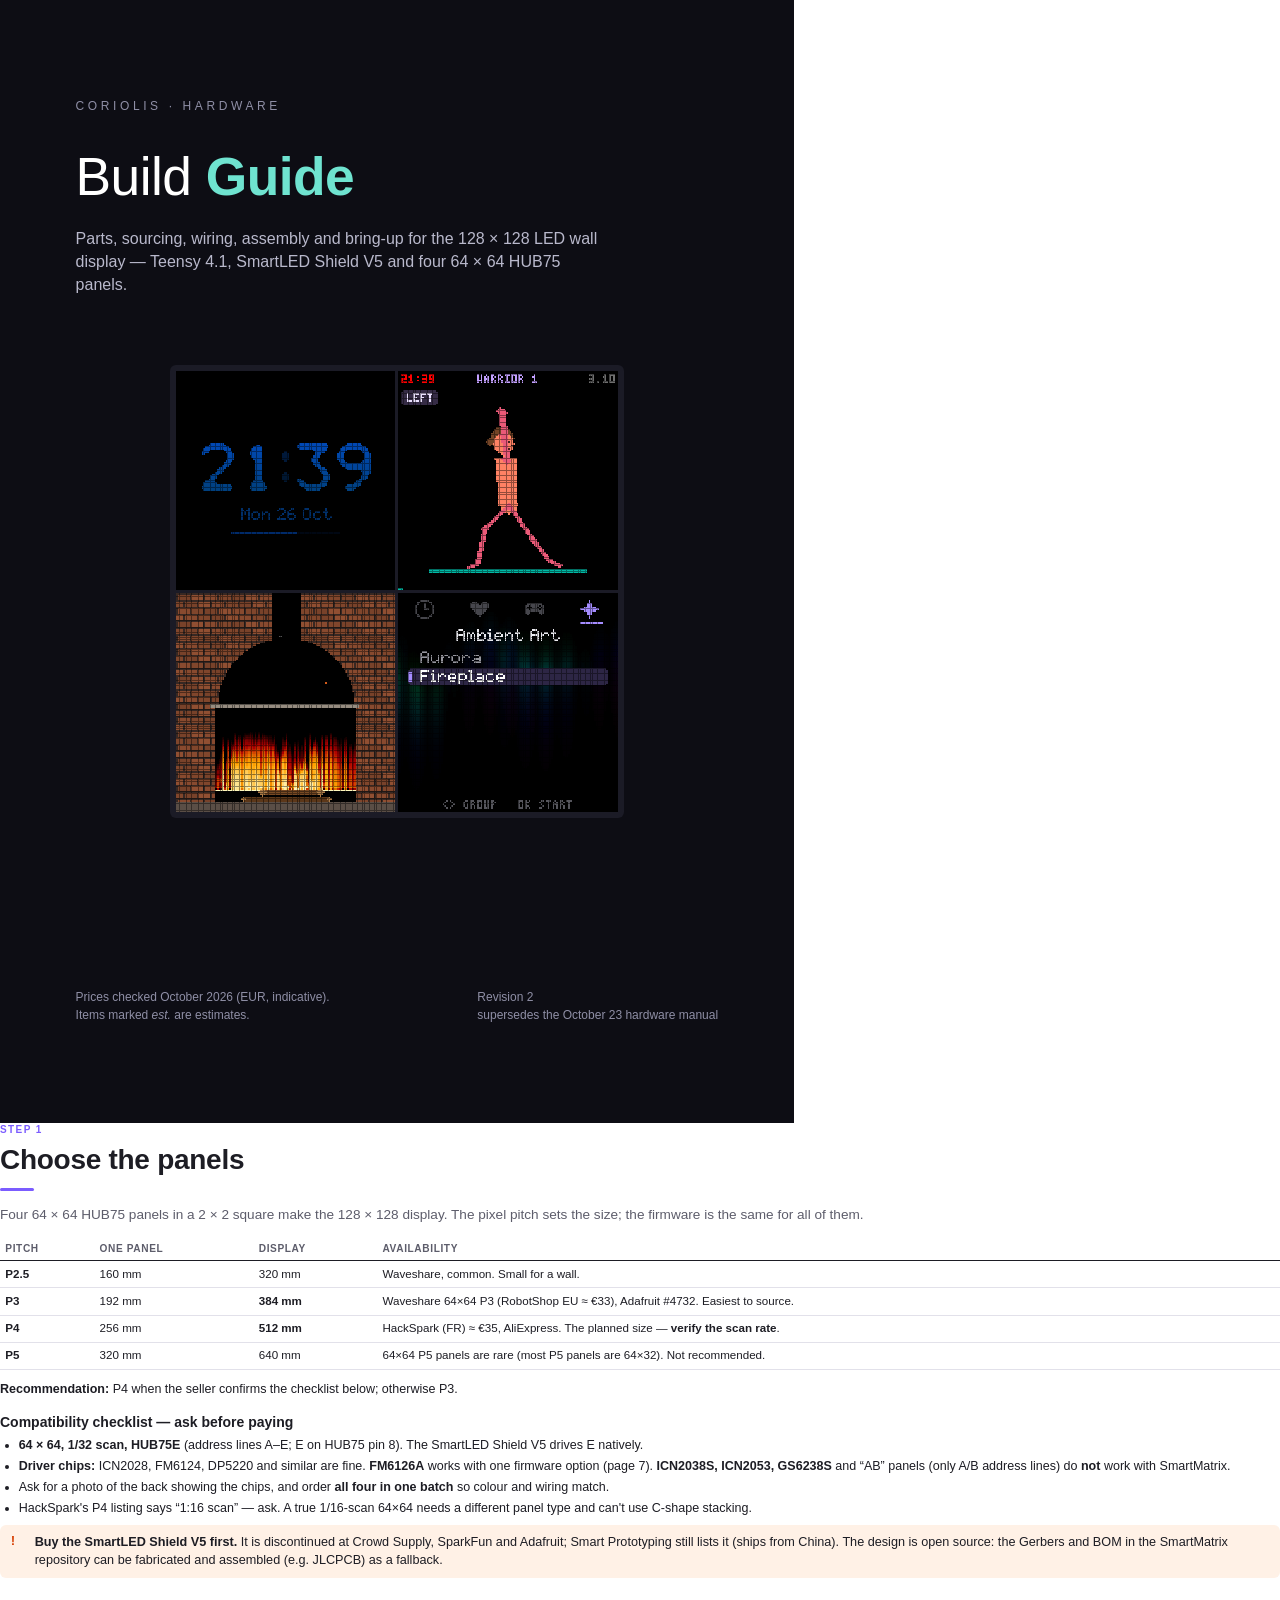
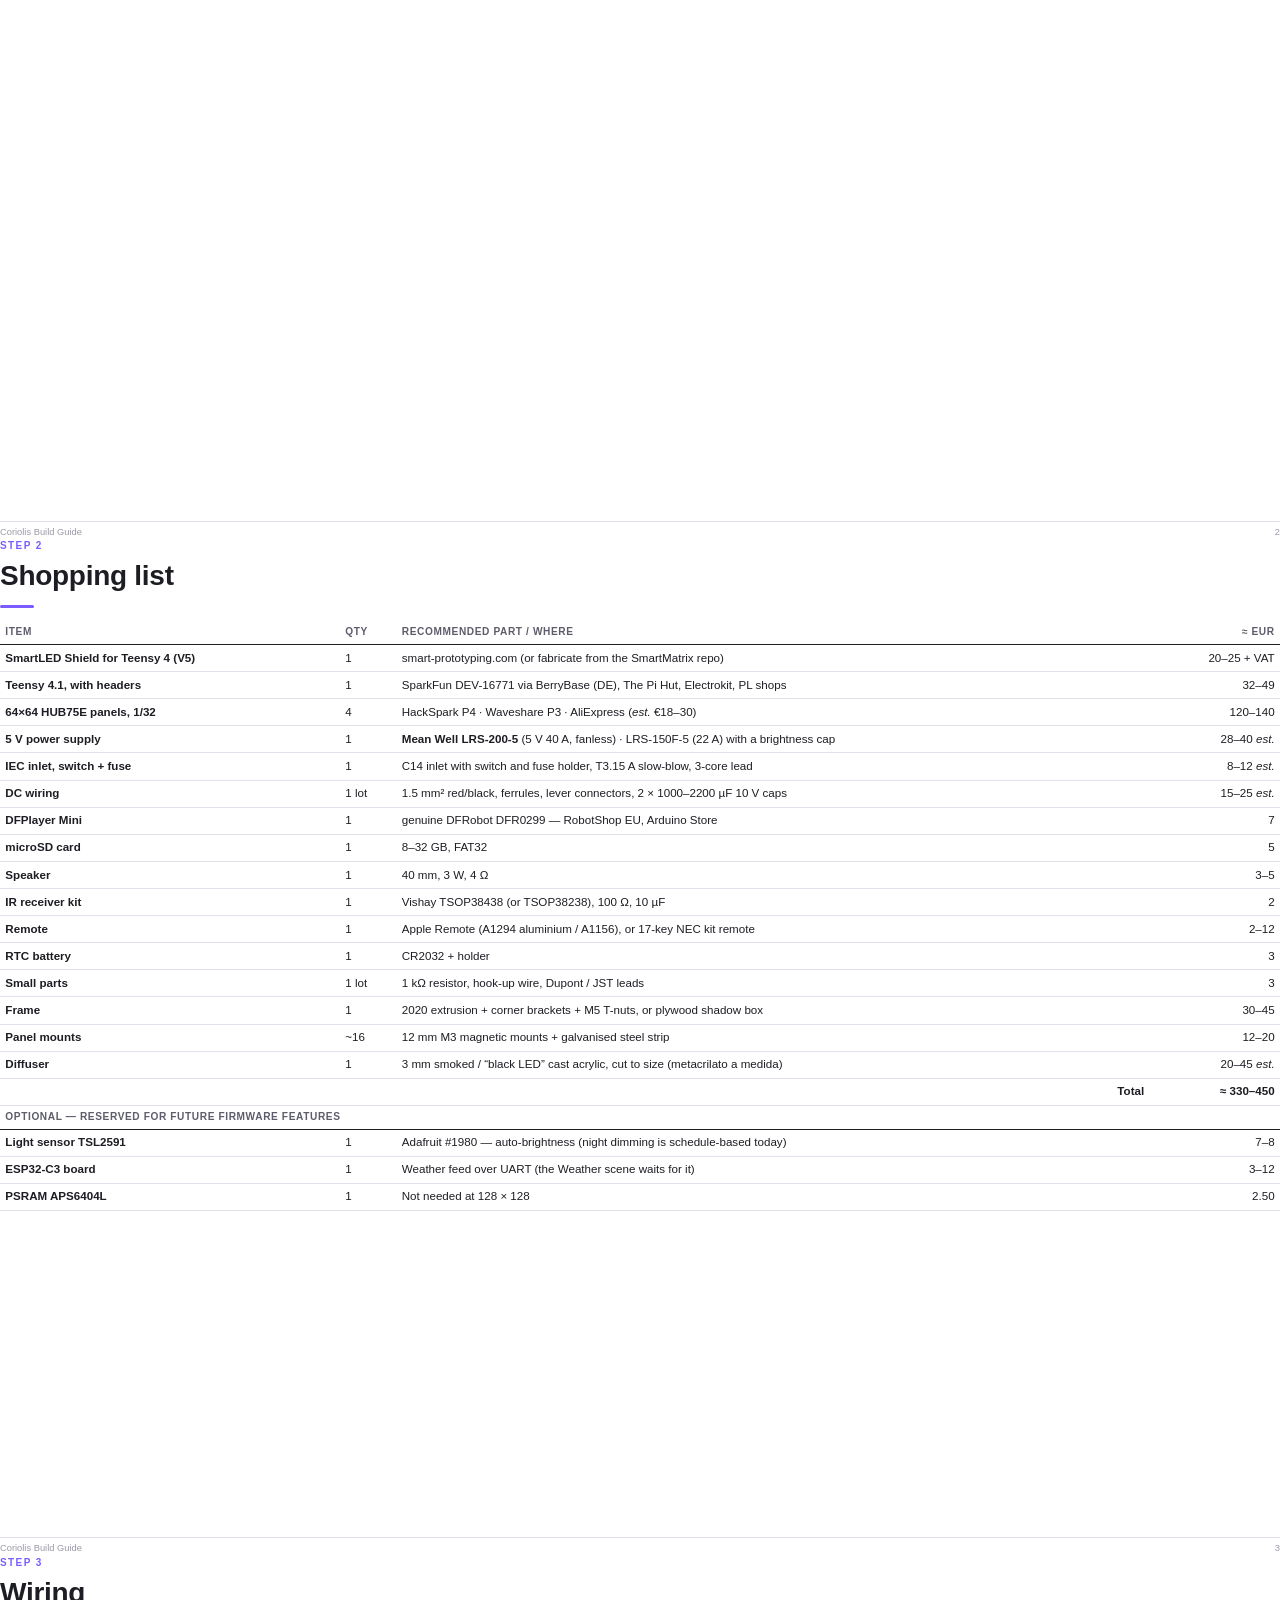
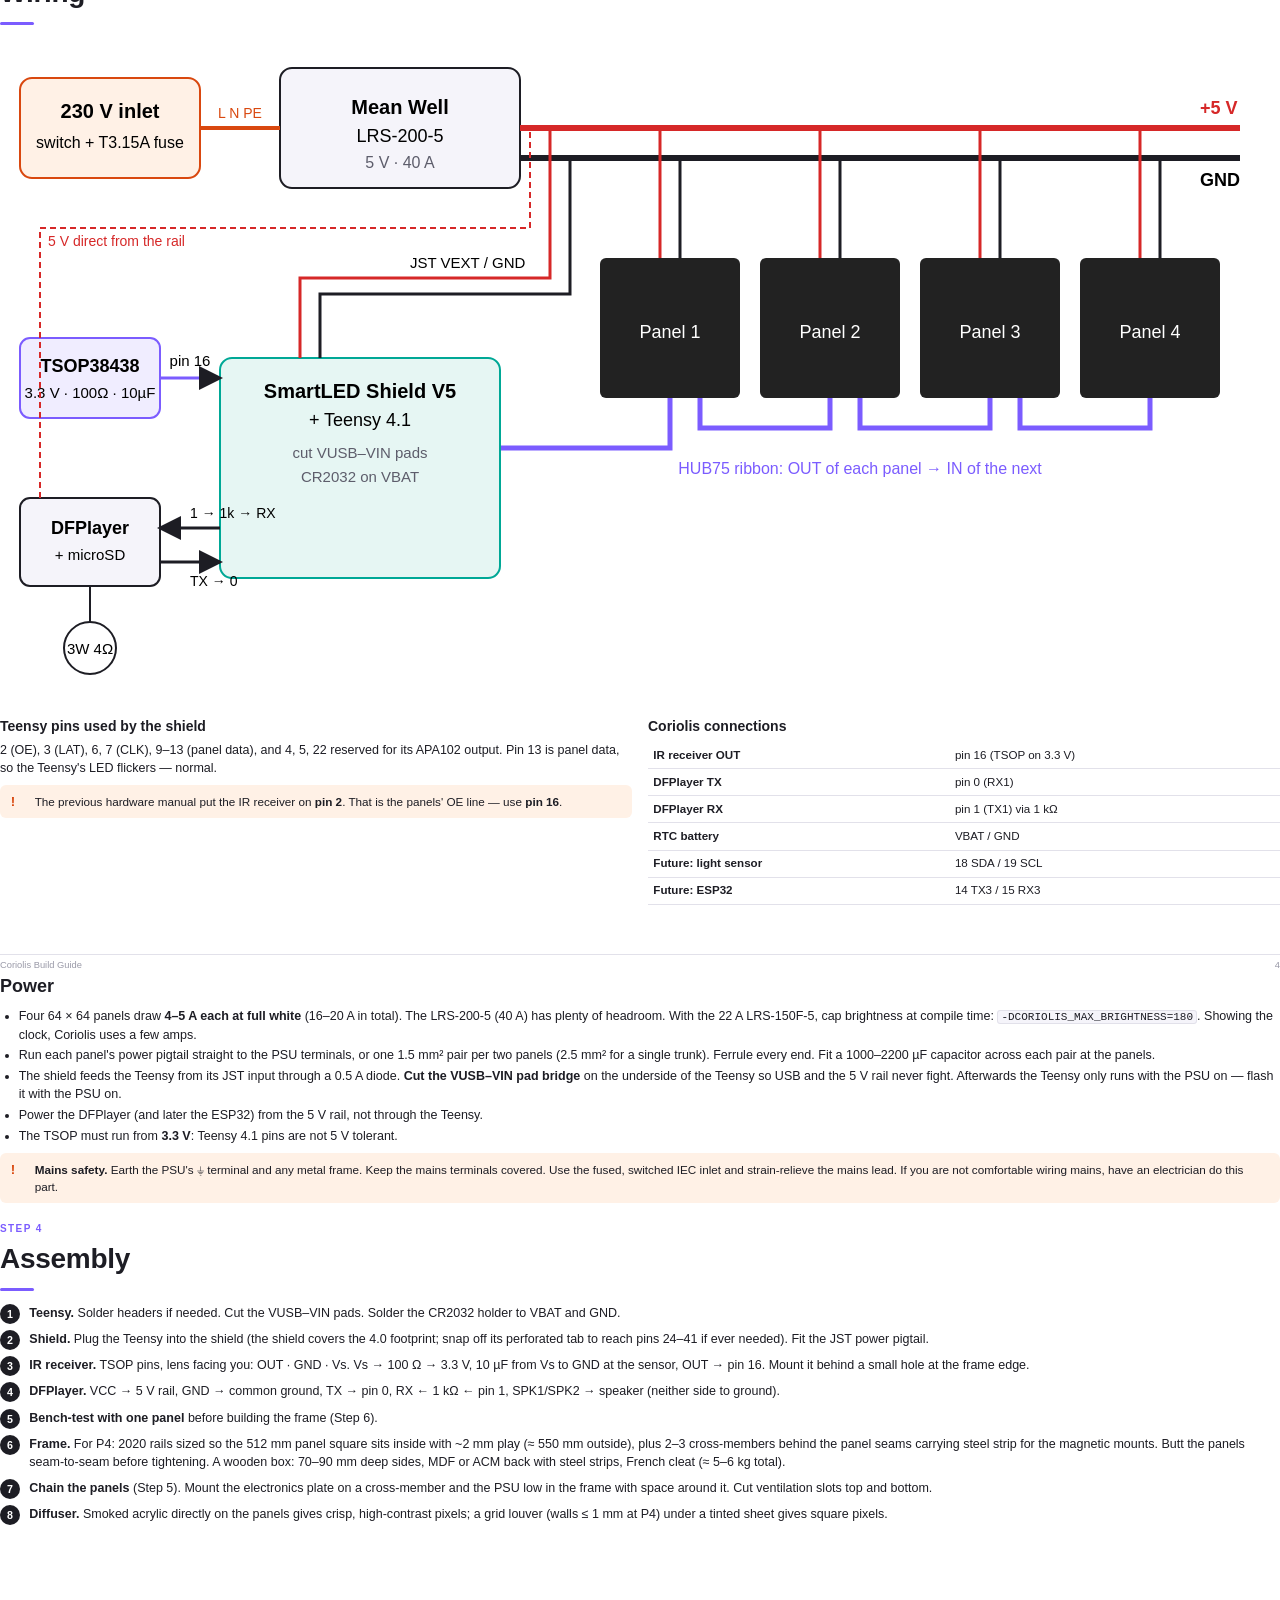
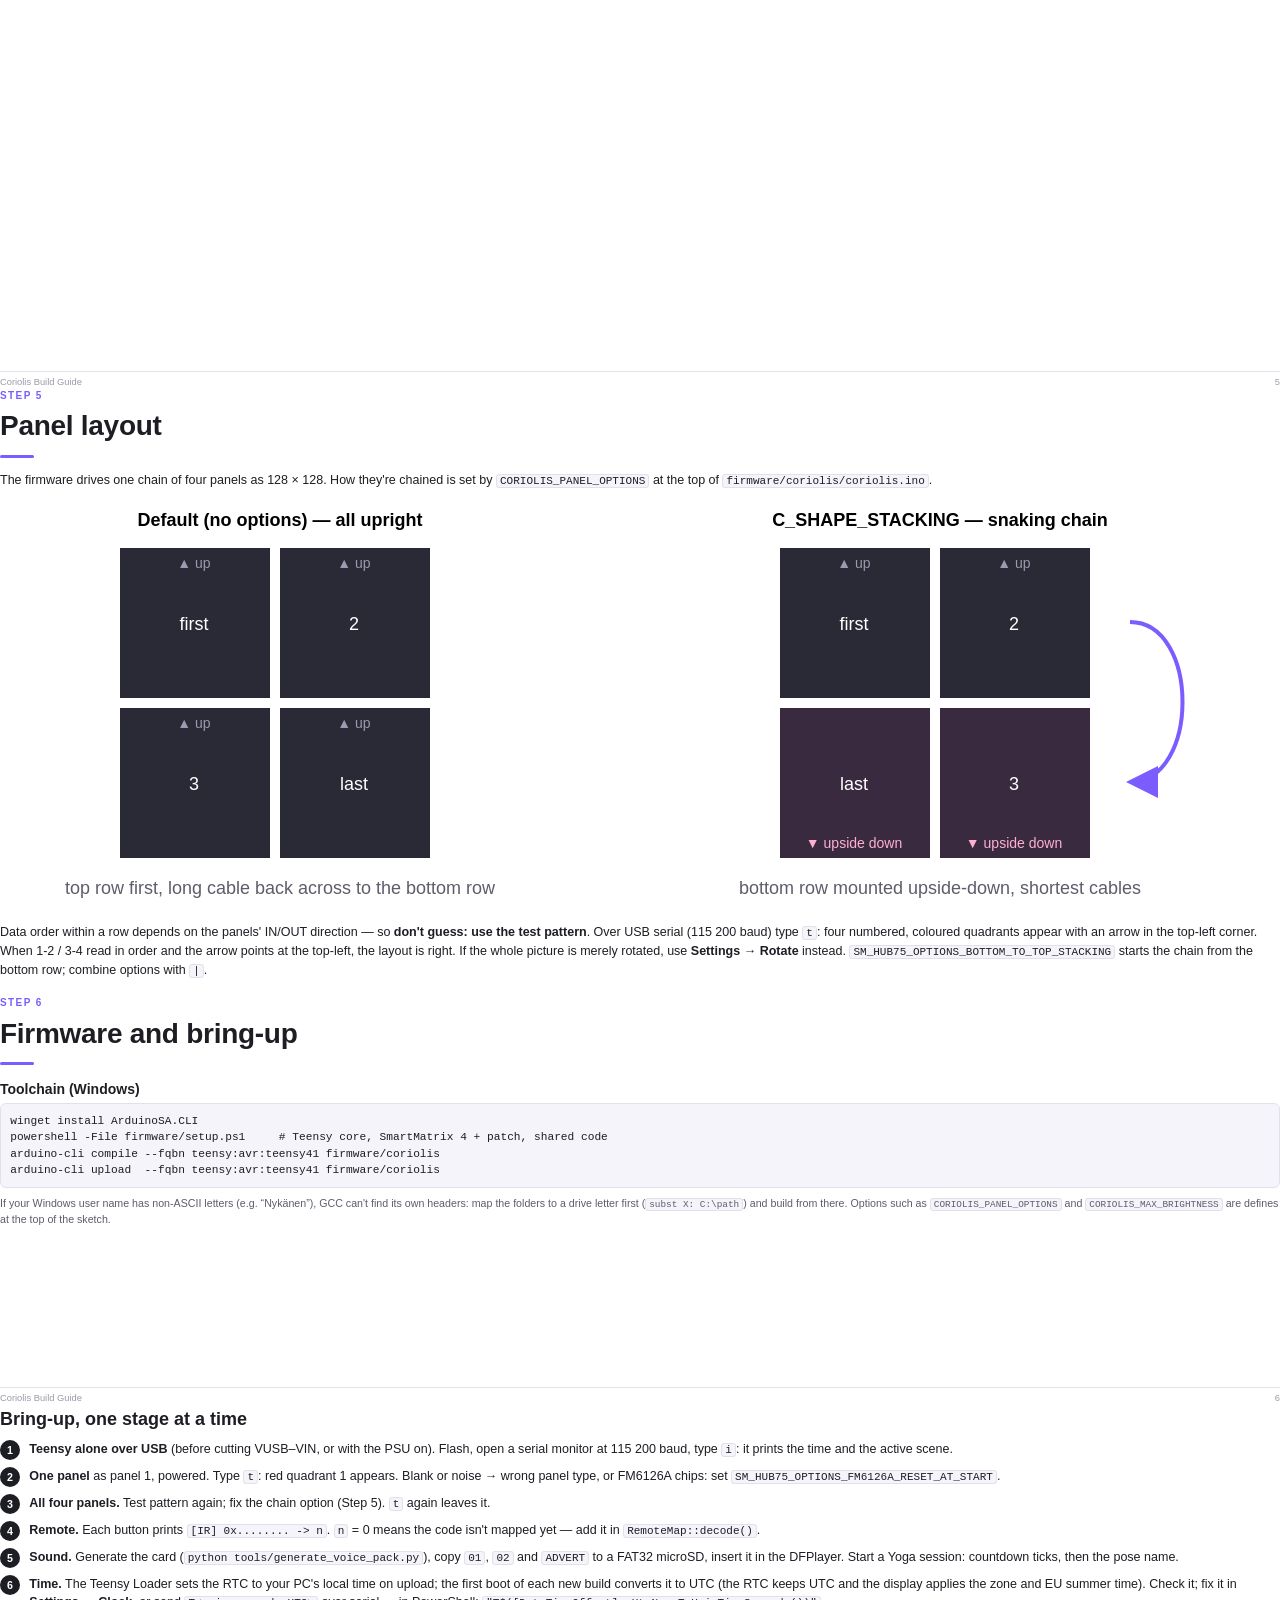
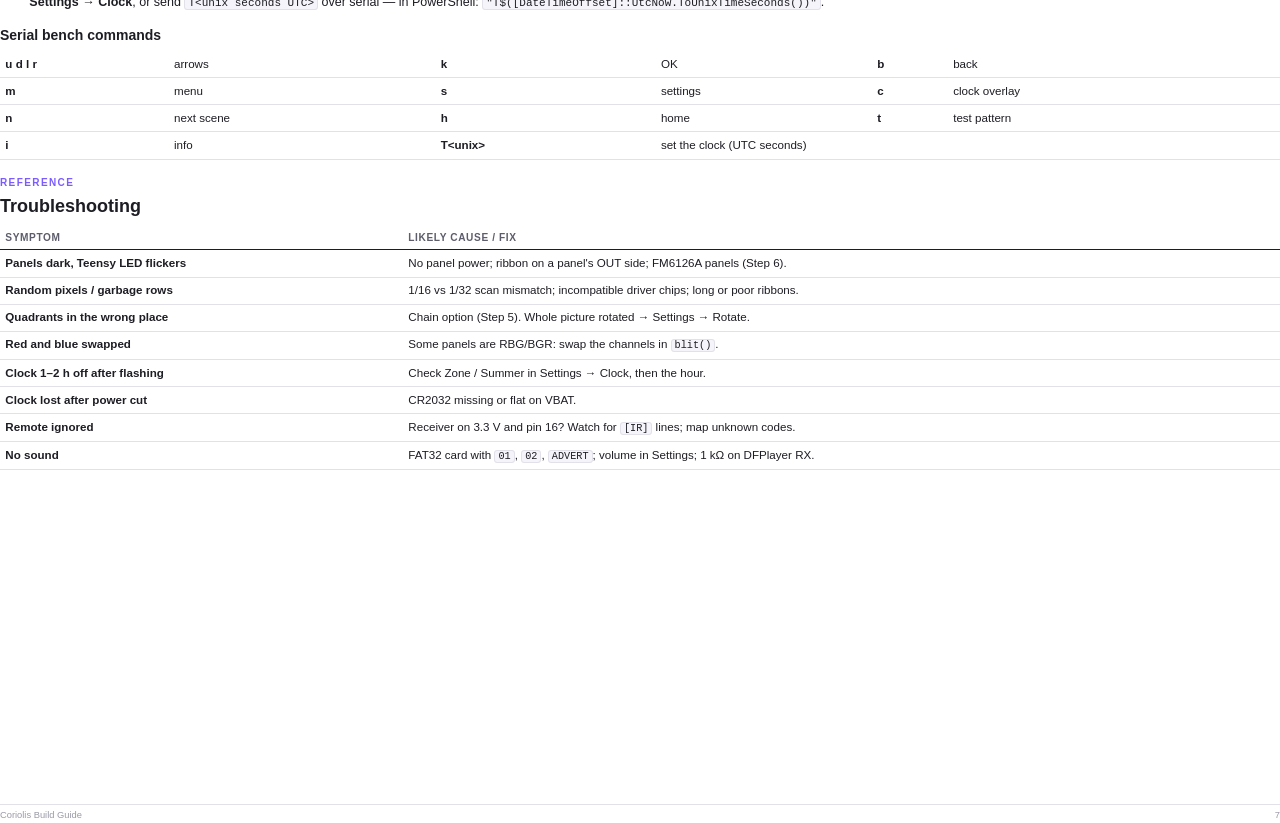
==== docs/manual/build_guide.html @ 796e7b6f "Review Gemini's Oct 23 work: fix firmware, implement fitness suite, UI facelift, manuals Fixes: - fi" ====
<!doctype html>
<html lang="en">
<head>
<meta charset="utf-8">
<title>Coriolis — Build Guide</title>
<link rel="stylesheet" href="style.css">
<style>
  @page { size: A4; margin: 15mm 15mm 13mm; }
  @page cover { margin: 0; }
  body { font-size: 9.4pt; }
  .page { height: 269mm; overflow: hidden; }
  .cover { page: cover; height: 297mm; width: 210mm; background: var(--night); color: #fff; padding: 26mm 20mm; display: flex; flex-direction: column; }
  .cover .brand { font-size: 9pt; letter-spacing: 0.3em; text-transform: uppercase; color: #8f8fa6; }
  .cover h1 { font-size: 40pt; font-weight: 300; margin-top: 6mm; }
  .cover h1 b { font-weight: 600; color: #6fe3d0; }
  .cover .sub { color: #b9b9cc; font-size: 12pt; margin-top: 3mm; max-width: 140mm; }
  .cover .hero { display: grid; grid-template-columns: 1fr 1fr; gap: 3px; width: 120mm; margin: 18mm auto 0; padding: 6px; background: #1b1b26; border-radius: 6px; }
  .cover .hero img { width: 100%; display: block; image-rendering: pixelated; }
  .cover .bottom { margin-top: auto; display: flex; justify-content: space-between; color: #8f8fa6; font-size: 9pt; }
  .cols { display: grid; grid-template-columns: 1fr 1fr; gap: 12pt; }
  td.price { white-space: nowrap; text-align: right; }
  .big-warn { font-size: 9.5pt; }
  svg text { font-family: "Segoe UI", sans-serif; }
</style>
</head>
<body>

<section class="page cover">
  <div class="brand">Coriolis · hardware</div>
  <h1>Build <b>Guide</b></h1>
  <div class="sub">Parts, sourcing, wiring, assembly and bring-up for the 128 × 128 LED wall display — Teensy 4.1, SmartLED Shield V5 and four 64 × 64 HUB75 panels.</div>
  <div class="hero">
    <img src="../screenshots/clock.png" alt=""><img src="../screenshots/yoga.png" alt="">
    <img src="../screenshots/fireplace.png" alt=""><img src="../screenshots/launcher.png" alt="">
  </div>
  <div class="bottom"><span>Prices checked October 2026 (EUR, indicative).<br>Items marked <i>est.</i> are estimates.</span><span>Revision 2<br>supersedes the October 23 hardware manual</span></div>
</section>

<!-- ======================= 1 SIZE + PANELS ======================= -->
<section class="page">
  <div class="chapter-tag">Step 1</div>
  <h1>Choose the panels</h1>
  <div class="rule"></div>
  <p class="lede">Four 64 × 64 HUB75 panels in a 2 × 2 square make the 128 × 128 display. The pixel pitch sets the size; the firmware is the same for all of them.</p>
  <table>
    <tr><th>Pitch</th><th>One panel</th><th>Display</th><th>Availability</th></tr>
    <tr><td class="k">P2.5</td><td>160 mm</td><td>320 mm</td><td>Waveshare, common. Small for a wall.</td></tr>
    <tr><td class="k">P3</td><td>192 mm</td><td><b>384 mm</b></td><td>Waveshare 64×64 P3 (RobotShop EU ≈ €33), Adafruit #4732. Easiest to source.</td></tr>
    <tr><td class="k">P4</td><td>256 mm</td><td><b>512 mm</b></td><td>HackSpark (FR) ≈ €35, AliExpress. The planned size — <b>verify the scan rate</b>.</td></tr>
    <tr><td class="k">P5</td><td>320 mm</td><td>640 mm</td><td>64×64 P5 panels are rare (most P5 panels are 64×32). Not recommended.</td></tr>
  </table>
  <p><b>Recommendation:</b> P4 when the seller confirms the checklist below; otherwise P3.</p>
  <h3>Compatibility checklist — ask before paying</h3>
  <ul>
    <li><b>64 × 64, 1/32 scan, HUB75E</b> (address lines A–E; E on HUB75 pin 8). The SmartLED Shield V5 drives E natively.</li>
    <li><b>Driver chips:</b> ICN2028, FM6124, DP5220 and similar are fine. <b>FM6126A</b> works with one firmware option (page 7). <b>ICN2038S, ICN2053, GS6238S</b> and “AB” panels (only A/B address lines) do <b>not</b> work with SmartMatrix.</li>
    <li>Ask for a photo of the back showing the chips, and order <b>all four in one batch</b> so colour and wiring match.</li>
    <li>HackSpark's P4 listing says “1:16 scan” — ask. A true 1/16-scan 64×64 needs a different panel type and can't use C-shape stacking.</li>
  </ul>
  <div class="warn big-warn"><b>Buy the SmartLED Shield V5 first.</b> It is discontinued at Crowd Supply, SparkFun and Adafruit; Smart Prototyping still lists it (ships from China). The design is open source: the Gerbers and BOM in the SmartMatrix repository can be fabricated and assembled (e.g. JLCPCB) as a fallback.</div>
  <div class="footer"><span>Coriolis Build Guide</span><span>2</span></div>
</section>

<!-- ======================= 2 SHOPPING LIST ======================= -->
<section class="page">
  <div class="chapter-tag">Step 2</div>
  <h1>Shopping list</h1>
  <div class="rule"></div>
  <table>
    <tr><th>Item</th><th>Qty</th><th>Recommended part / where</th><th style="text-align:right">≈ EUR</th></tr>
    <tr><td class="k">SmartLED Shield for Teensy 4 (V5)</td><td>1</td><td>smart-prototyping.com (or fabricate from the SmartMatrix repo)</td><td class="price">20–25 + VAT</td></tr>
    <tr><td class="k">Teensy 4.1, with headers</td><td>1</td><td>SparkFun DEV-16771 via BerryBase (DE), The Pi Hut, Electrokit, PL shops</td><td class="price">32–49</td></tr>
    <tr><td class="k">64×64 HUB75E panels, 1/32</td><td>4</td><td>HackSpark P4 · Waveshare P3 · AliExpress (<i>est.</i> €18–30)</td><td class="price">120–140</td></tr>
    <tr><td class="k">5 V power supply</td><td>1</td><td><b>Mean Well LRS-200-5</b> (5 V 40 A, fanless) · LRS-150F-5 (22 A) with a brightness cap</td><td class="price">28–40 <i>est.</i></td></tr>
    <tr><td class="k">IEC inlet, switch + fuse</td><td>1</td><td>C14 inlet with switch and fuse holder, T3.15 A slow-blow, 3-core lead</td><td class="price">8–12 <i>est.</i></td></tr>
    <tr><td class="k">DC wiring</td><td>1 lot</td><td>1.5 mm² red/black, ferrules, lever connectors, 2 × 1000–2200 µF 10 V caps</td><td class="price">15–25 <i>est.</i></td></tr>
    <tr><td class="k">DFPlayer Mini</td><td>1</td><td>genuine DFRobot DFR0299 — RobotShop EU, Arduino Store</td><td class="price">7</td></tr>
    <tr><td class="k">microSD card</td><td>1</td><td>8–32 GB, FAT32</td><td class="price">5</td></tr>
    <tr><td class="k">Speaker</td><td>1</td><td>40 mm, 3 W, 4 Ω</td><td class="price">3–5</td></tr>
    <tr><td class="k">IR receiver kit</td><td>1</td><td>Vishay TSOP38438 (or TSOP38238), 100 Ω, 10 µF</td><td class="price">2</td></tr>
    <tr><td class="k">Remote</td><td>1</td><td>Apple Remote (A1294 aluminium / A1156), or 17-key NEC kit remote</td><td class="price">2–12</td></tr>
    <tr><td class="k">RTC battery</td><td>1</td><td>CR2032 + holder</td><td class="price">3</td></tr>
    <tr><td class="k">Small parts</td><td>1 lot</td><td>1 kΩ resistor, hook-up wire, Dupont / JST leads</td><td class="price">3</td></tr>
    <tr><td class="k">Frame</td><td>1</td><td>2020 extrusion + corner brackets + M5 T-nuts, or plywood shadow box</td><td class="price">30–45</td></tr>
    <tr><td class="k">Panel mounts</td><td>~16</td><td>12 mm M3 magnetic mounts + galvanised steel strip</td><td class="price">12–20</td></tr>
    <tr><td class="k">Diffuser</td><td>1</td><td>3 mm smoked / “black LED” cast acrylic, cut to size (metacrilato a medida)</td><td class="price">20–45 <i>est.</i></td></tr>
    <tr><td colspan="3" style="text-align:right;font-weight:600">Total</td><td class="price" style="font-weight:700">≈ 330–450</td></tr>
    <tr><th colspan="4">Optional — reserved for future firmware features</th></tr>
    <tr><td class="k">Light sensor TSL2591</td><td>1</td><td>Adafruit #1980 — auto-brightness (night dimming is schedule-based today)</td><td class="price">7–8</td></tr>
    <tr><td class="k">ESP32-C3 board</td><td>1</td><td>Weather feed over UART (the Weather scene waits for it)</td><td class="price">3–12</td></tr>
    <tr><td class="k">PSRAM APS6404L</td><td>1</td><td>Not needed at 128 × 128</td><td class="price">2.50</td></tr>
  </table>
  <div class="footer"><span>Coriolis Build Guide</span><span>3</span></div>
</section>

<!-- ======================= 3 WIRING ======================= -->
<section class="page">
  <div class="chapter-tag">Step 3</div>
  <h1>Wiring</h1>
  <div class="rule"></div>
  <svg width="100%" viewBox="0 0 640 330" xmlns="http://www.w3.org/2000/svg">
    <defs><marker id="ar" markerWidth="8" markerHeight="8" refX="7" refY="4" orient="auto"><path d="M0,0 L8,4 L0,8z" fill="#1d1d24"/></marker></defs>
    <!-- mains -->
    <rect x="10" y="20" width="90" height="50" rx="6" fill="#fff1e6" stroke="#d9480f"/>
    <text x="55" y="40" font-size="10" text-anchor="middle" font-weight="600">230 V inlet</text>
    <text x="55" y="55" font-size="8" text-anchor="middle">switch + T3.15A fuse</text>
    <rect x="140" y="15" width="120" height="60" rx="6" fill="#f5f4fa" stroke="#1d1d24"/>
    <text x="200" y="38" font-size="10" text-anchor="middle" font-weight="600">Mean Well</text>
    <text x="200" y="52" font-size="9" text-anchor="middle">LRS-200-5</text>
    <text x="200" y="65" font-size="8" text-anchor="middle" fill="#5d5d6b">5 V · 40 A</text>
    <path d="M100 45 H140" stroke="#d9480f" stroke-width="2"/><text x="120" y="40" font-size="7" text-anchor="middle" fill="#d9480f">L N PE</text>
    <!-- 5V rail -->
    <path d="M260 45 H620" stroke="#d62828" stroke-width="3"/><text x="600" y="38" font-size="9" fill="#d62828" font-weight="600">+5 V</text>
    <path d="M260 60 H620" stroke="#1d1d24" stroke-width="3"/><text x="600" y="74" font-size="9" font-weight="600">GND</text>
    <!-- panels -->
    <g font-size="9" text-anchor="middle">
      <rect x="300" y="110" width="70" height="70" fill="#222" rx="3"/><text x="335" y="150" fill="#fff">Panel 1</text>
      <rect x="380" y="110" width="70" height="70" fill="#222" rx="3"/><text x="415" y="150" fill="#fff">Panel 2</text>
      <rect x="460" y="110" width="70" height="70" fill="#222" rx="3"/><text x="495" y="150" fill="#fff">Panel 3</text>
      <rect x="540" y="110" width="70" height="70" fill="#222" rx="3"/><text x="575" y="150" fill="#fff">Panel 4</text>
    </g>
    <g stroke="#d62828" stroke-width="1.5"><path d="M330 45 V110"/><path d="M410 45 V110"/><path d="M490 45 V110"/><path d="M570 45 V110"/></g>
    <g stroke="#1d1d24" stroke-width="1.5"><path d="M340 60 V110"/><path d="M420 60 V110"/><path d="M500 60 V110"/><path d="M580 60 V110"/></g>
    <g stroke="#7b5cff" stroke-width="2.5" fill="none"><path d="M250 205 H335 V180"/><path d="M350 180 V195 H415 V180"/><path d="M430 180 V195 H495 V180"/><path d="M510 180 V195 H575 V180"/></g>
    <text x="430" y="218" font-size="8" fill="#7b5cff" text-anchor="middle">HUB75 ribbon: OUT of each panel → IN of the next</text>
    <!-- controller -->
    <rect x="110" y="160" width="140" height="110" rx="6" fill="#e6f6f3" stroke="#00a896"/>
    <text x="180" y="180" font-size="10" text-anchor="middle" font-weight="600">SmartLED Shield V5</text>
    <text x="180" y="194" font-size="9" text-anchor="middle">+ Teensy 4.1</text>
    <text x="180" y="210" font-size="7.5" text-anchor="middle" fill="#5d5d6b">cut VUSB–VIN pads</text>
    <text x="180" y="222" font-size="7.5" text-anchor="middle" fill="#5d5d6b">CR2032 on VBAT</text>
    <path d="M150 160 V120 H275 V45" stroke="#d62828" stroke-width="1.5" fill="none"/>
    <path d="M160 160 V128 H285 V60" stroke="#1d1d24" stroke-width="1.5" fill="none"/>
    <text x="205" y="115" font-size="7.5">JST VEXT / GND</text>
    <!-- IR -->
    <rect x="10" y="150" width="70" height="40" rx="5" fill="#f0edff" stroke="#7b5cff"/>
    <text x="45" y="167" font-size="9" text-anchor="middle" font-weight="600">TSOP38438</text>
    <text x="45" y="180" font-size="7.5" text-anchor="middle">3.3 V · 100Ω · 10µF</text>
    <path d="M80 170 H110" stroke="#7b5cff" stroke-width="1.5" marker-end="url(#ar)"/><text x="95" y="164" font-size="7.5" text-anchor="middle">pin 16</text>
    <!-- DFPlayer -->
    <rect x="10" y="230" width="70" height="44" rx="5" fill="#f5f4fa" stroke="#1d1d24"/>
    <text x="45" y="248" font-size="9" text-anchor="middle" font-weight="600">DFPlayer</text>
    <text x="45" y="261" font-size="7.5" text-anchor="middle">+ microSD</text>
    <path d="M110 245 H80" stroke="#1d1d24" stroke-width="1.5" marker-end="url(#ar)"/><text x="95" y="240" font-size="7">1 → 1k → RX</text>
    <path d="M80 262 H110" stroke="#1d1d24" stroke-width="1.5" marker-end="url(#ar)"/><text x="95" y="274" font-size="7">TX → 0</text>
    <circle cx="45" cy="305" r="13" fill="#fff" stroke="#1d1d24"/><text x="45" y="308" font-size="7.5" text-anchor="middle">3W 4Ω</text>
    <path d="M45 274 V292" stroke="#1d1d24"/>
    <path d="M20 230 V95 H265 V45" stroke="#d62828" stroke-width="1" fill="none" stroke-dasharray="3 2"/>
    <text x="24" y="104" font-size="7" fill="#d62828">5 V direct from the rail</text>
  </svg>
  <div class="cols">
    <div>
      <h3>Teensy pins used by the shield</h3>
      <p>2 (OE), 3 (LAT), 6, 7 (CLK), 9–13 (panel data), and 4, 5, 22 reserved for its APA102 output. Pin 13 is panel data, so the Teensy's LED flickers — normal.</p>
      <div class="warn">The previous hardware manual put the IR receiver on <b>pin 2</b>. That is the panels' OE line — use <b>pin 16</b>.</div>
    </div>
    <div>
      <h3>Coriolis connections</h3>
      <table>
        <tr><td class="k">IR receiver OUT</td><td>pin 16 (TSOP on 3.3 V)</td></tr>
        <tr><td class="k">DFPlayer TX</td><td>pin 0 (RX1)</td></tr>
        <tr><td class="k">DFPlayer RX</td><td>pin 1 (TX1) via 1 kΩ</td></tr>
        <tr><td class="k">RTC battery</td><td>VBAT / GND</td></tr>
        <tr><td class="k">Future: light sensor</td><td>18 SDA / 19 SCL</td></tr>
        <tr><td class="k">Future: ESP32</td><td>14 TX3 / 15 RX3</td></tr>
      </table>
    </div>
  </div>
  <div class="footer"><span>Coriolis Build Guide</span><span>4</span></div>
</section>

<!-- ======================= 4 POWER ======================= -->
<section class="page">
  <h2>Power</h2>
  <ul>
    <li>Four 64 × 64 panels draw <b>4–5 A each at full white</b> (16–20 A in total). The LRS-200-5 (40 A) has plenty of headroom. With the 22 A LRS-150F-5, cap brightness at compile time: <code>-DCORIOLIS_MAX_BRIGHTNESS=180</code>. Showing the clock, Coriolis uses a few amps.</li>
    <li>Run each panel's power pigtail straight to the PSU terminals, or one 1.5 mm² pair per two panels (2.5 mm² for a single trunk). Ferrule every end. Fit a 1000–2200 µF capacitor across each pair at the panels.</li>
    <li>The shield feeds the Teensy from its JST input through a 0.5 A diode. <b>Cut the VUSB–VIN pad bridge</b> on the underside of the Teensy so USB and the 5 V rail never fight. Afterwards the Teensy only runs with the PSU on — flash it with the PSU on.</li>
    <li>Power the DFPlayer (and later the ESP32) from the 5 V rail, not through the Teensy.</li>
    <li>The TSOP must run from <b>3.3 V</b>: Teensy 4.1 pins are not 5 V tolerant.</li>
  </ul>
  <div class="warn"><b>Mains safety.</b> Earth the PSU's ⏚ terminal and any metal frame. Keep the mains terminals covered. Use the fused, switched IEC inlet and strain-relieve the mains lead. If you are not comfortable wiring mains, have an electrician do this part.</div>

  <div class="chapter-tag" style="margin-top:14pt">Step 4</div>
  <h1>Assembly</h1>
  <div class="rule"></div>
  <ol class="steps">
    <li><b>Teensy.</b> Solder headers if needed. Cut the VUSB–VIN pads. Solder the CR2032 holder to VBAT and GND.</li>
    <li><b>Shield.</b> Plug the Teensy into the shield (the shield covers the 4.0 footprint; snap off its perforated tab to reach pins 24–41 if ever needed). Fit the JST power pigtail.</li>
    <li><b>IR receiver.</b> TSOP pins, lens facing you: OUT · GND · Vs. Vs → 100 Ω → 3.3 V, 10 µF from Vs to GND at the sensor, OUT → pin 16. Mount it behind a small hole at the frame edge.</li>
    <li><b>DFPlayer.</b> VCC → 5 V rail, GND → common ground, TX → pin 0, RX ← 1 kΩ ← pin 1, SPK1/SPK2 → speaker (neither side to ground).</li>
    <li><b>Bench-test with one panel</b> before building the frame (Step 6).</li>
    <li><b>Frame.</b> For P4: 2020 rails sized so the 512 mm panel square sits inside with ~2 mm play (≈ 550 mm outside), plus 2–3 cross-members behind the panel seams carrying steel strip for the magnetic mounts. Butt the panels seam-to-seam before tightening. A wooden box: 70–90 mm deep sides, MDF or ACM back with steel strips, French cleat (≈ 5–6 kg total).</li>
    <li><b>Chain the panels</b> (Step 5). Mount the electronics plate on a cross-member and the PSU low in the frame with space around it. Cut ventilation slots top and bottom.</li>
    <li><b>Diffuser.</b> Smoked acrylic directly on the panels gives crisp, high-contrast pixels; a grid louver (walls ≤ 1 mm at P4) under a tinted sheet gives square pixels.</li>
  </ol>
  <div class="footer"><span>Coriolis Build Guide</span><span>5</span></div>
</section>

<!-- ======================= 5 LAYOUT ======================= -->
<section class="page">
  <div class="chapter-tag">Step 5</div>
  <h1>Panel layout</h1>
  <div class="rule"></div>
  <p>The firmware drives one chain of four panels as 128 × 128. How they're chained is set by <code>CORIOLIS_PANEL_OPTIONS</code> at the top of <code>firmware/coriolis/coriolis.ino</code>.</p>
  <svg width="100%" viewBox="0 0 640 210" xmlns="http://www.w3.org/2000/svg">
    <defs><marker id="a2" markerWidth="8" markerHeight="8" refX="7" refY="4" orient="auto"><path d="M0,0 L8,4 L0,8z" fill="#7b5cff"/></marker></defs>
    <g font-size="9" text-anchor="middle">
      <text x="140" y="14" font-weight="600">Default (no options) — all upright</text>
      <rect x="60" y="25" width="75" height="75" fill="#2a2a36"/><rect x="140" y="25" width="75" height="75" fill="#2a2a36"/>
      <rect x="60" y="105" width="75" height="75" fill="#2a2a36"/><rect x="140" y="105" width="75" height="75" fill="#2a2a36"/>
      <text x="97" y="66" fill="#fff">first</text><text x="177" y="66" fill="#fff">2</text><text x="97" y="146" fill="#fff">3</text><text x="177" y="146" fill="#fff">last</text>
      <text x="97" y="35" fill="#9a9ab0" font-size="7">▲ up</text><text x="177" y="35" fill="#9a9ab0" font-size="7">▲ up</text><text x="97" y="115" fill="#9a9ab0" font-size="7">▲ up</text><text x="177" y="115" fill="#9a9ab0" font-size="7">▲ up</text>
      <text x="140" y="198" fill="#5d5d6b">top row first, long cable back across to the bottom row</text>
      <text x="470" y="14" font-weight="600">C_SHAPE_STACKING — snaking chain</text>
      <rect x="390" y="25" width="75" height="75" fill="#2a2a36"/><rect x="470" y="25" width="75" height="75" fill="#2a2a36"/>
      <rect x="390" y="105" width="75" height="75" fill="#3a2a40"/><rect x="470" y="105" width="75" height="75" fill="#3a2a40"/>
      <text x="427" y="66" fill="#fff">first</text><text x="507" y="66" fill="#fff">2</text><text x="507" y="146" fill="#fff">3</text><text x="427" y="146" fill="#fff">last</text>
      <text x="427" y="35" fill="#9a9ab0" font-size="7">▲ up</text><text x="507" y="35" fill="#9a9ab0" font-size="7">▲ up</text><text x="427" y="175" fill="#ffb0d0" font-size="7">▼ upside down</text><text x="507" y="175" fill="#ffb0d0" font-size="7">▼ upside down</text>
      <text x="470" y="198" fill="#5d5d6b">bottom row mounted upside-down, shortest cables</text>
    </g>
    <path d="M565 62 C600 62 600 142 565 142" stroke="#7b5cff" stroke-width="2" fill="none" marker-end="url(#a2)"/>
  </svg>
  <p>Data order within a row depends on the panels' IN/OUT direction — so <b>don't guess: use the test pattern</b>. Over USB serial (115 200 baud) type <code>t</code>: four numbered, coloured quadrants appear with an arrow in the top-left corner. When 1-2 / 3-4 read in order and the arrow points at the top-left, the layout is right. If the whole picture is merely rotated, use <b>Settings → Rotate</b> instead. <code>SM_HUB75_OPTIONS_BOTTOM_TO_TOP_STACKING</code> starts the chain from the bottom row; combine options with <code>|</code>.</p>

  <div class="chapter-tag" style="margin-top:12pt">Step 6</div>
  <h1>Firmware and bring-up</h1>
  <div class="rule"></div>
  <h3>Toolchain (Windows)</h3>
<pre style="background:var(--panel);border:1px solid var(--rule);border-radius:6px;padding:7pt;font-size:8.4pt;font-family:Consolas,monospace;margin:0 0 6pt">winget install ArduinoSA.CLI
powershell -File firmware/setup.ps1     # Teensy core, SmartMatrix 4 + patch, shared code
arduino-cli compile --fqbn teensy:avr:teensy41 firmware/coriolis
arduino-cli upload  --fqbn teensy:avr:teensy41 firmware/coriolis</pre>
  <p class="small">If your Windows user name has non-ASCII letters (e.g. “Nykänen”), GCC can't find its own headers: map the folders to a drive letter first (<code>subst X: C:\path</code>) and build from there. Options such as <code>CORIOLIS_PANEL_OPTIONS</code> and <code>CORIOLIS_MAX_BRIGHTNESS</code> are defines at the top of the sketch.</p>
  <div class="footer"><span>Coriolis Build Guide</span><span>6</span></div>
</section>

<!-- ======================= 6 BRING-UP ======================= -->
<section class="page">
  <h2>Bring-up, one stage at a time</h2>
  <ol class="steps">
    <li><b>Teensy alone over USB</b> (before cutting VUSB–VIN, or with the PSU on). Flash, open a serial monitor at 115 200 baud, type <code>i</code>: it prints the time and the active scene.</li>
    <li><b>One panel</b> as panel 1, powered. Type <code>t</code>: red quadrant 1 appears. Blank or noise → wrong panel type, or FM6126A chips: set <code>SM_HUB75_OPTIONS_FM6126A_RESET_AT_START</code>.</li>
    <li><b>All four panels.</b> Test pattern again; fix the chain option (Step 5). <code>t</code> again leaves it.</li>
    <li><b>Remote.</b> Each button prints <code>[IR] 0x........ -&gt; n</code>. <code>n</code> = 0 means the code isn't mapped yet — add it in <code>RemoteMap::decode()</code>.</li>
    <li><b>Sound.</b> Generate the card (<code>python tools/generate_voice_pack.py</code>), copy <code>01</code>, <code>02</code> and <code>ADVERT</code> to a FAT32 microSD, insert it in the DFPlayer. Start a Yoga session: countdown ticks, then the pose name.</li>
    <li><b>Time.</b> The Teensy Loader sets the RTC to your PC's local time on upload; the first boot of each new build converts it to UTC (the RTC keeps UTC and the display applies the zone and EU summer time). Check it; fix it in <b>Settings → Clock</b>, or send <code>T&lt;unix seconds UTC&gt;</code> over serial — in PowerShell: <code>"T$([DateTimeOffset]::UtcNow.ToUnixTimeSeconds())"</code>.</li>
  </ol>
  <h3>Serial bench commands</h3>
  <table>
    <tr><td class="k">u d l r</td><td>arrows</td><td class="k">k</td><td>OK</td><td class="k">b</td><td>back</td></tr>
    <tr><td class="k">m</td><td>menu</td><td class="k">s</td><td>settings</td><td class="k">c</td><td>clock overlay</td></tr>
    <tr><td class="k">n</td><td>next scene</td><td class="k">h</td><td>home</td><td class="k">t</td><td>test pattern</td></tr>
    <tr><td class="k">i</td><td>info</td><td class="k">T&lt;unix&gt;</td><td colspan="3">set the clock (UTC seconds)</td></tr>
  </table>

  <div class="chapter-tag" style="margin-top:12pt">Reference</div>
  <h2>Troubleshooting</h2>
  <table>
    <tr><th>Symptom</th><th>Likely cause / fix</th></tr>
    <tr><td class="k">Panels dark, Teensy LED flickers</td><td>No panel power; ribbon on a panel's OUT side; FM6126A panels (Step 6).</td></tr>
    <tr><td class="k">Random pixels / garbage rows</td><td>1/16 vs 1/32 scan mismatch; incompatible driver chips; long or poor ribbons.</td></tr>
    <tr><td class="k">Quadrants in the wrong place</td><td>Chain option (Step 5). Whole picture rotated → Settings → Rotate.</td></tr>
    <tr><td class="k">Red and blue swapped</td><td>Some panels are RBG/BGR: swap the channels in <code>blit()</code>.</td></tr>
    <tr><td class="k">Clock 1–2 h off after flashing</td><td>Check Zone / Summer in Settings → Clock, then the hour.</td></tr>
    <tr><td class="k">Clock lost after power cut</td><td>CR2032 missing or flat on VBAT.</td></tr>
    <tr><td class="k">Remote ignored</td><td>Receiver on 3.3 V and pin 16? Watch for <code>[IR]</code> lines; map unknown codes.</td></tr>
    <tr><td class="k">No sound</td><td>FAT32 card with <code>01</code>, <code>02</code>, <code>ADVERT</code>; volume in Settings; 1 kΩ on DFPlayer RX.</td></tr>
  </table>
  <div class="footer"><span>Coriolis Build Guide</span><span>7</span></div>
</section>

</body>
</html>
---- docs/manual/style.css ----
/* Shared print styles for the Coriolis manuals (rendered to PDF by
   tools/render_manuals.py through Edge/Chrome headless). */
:root {
  --ink: #1d1d24;
  --muted: #5d5d6b;
  --faint: #9a9aa8;
  --rule: #e2e1ea;
  --panel: #f5f4fa;
  --accent: #7b5cff;      /* lavender, the guide titles */
  --accent-2: #00a896;    /* teal, the yoga mat */
  --warm: #ff7a5c;        /* coral, the figure */
  --amber: #f0a020;
  --night: #0d0d14;
}

* { box-sizing: border-box; }
html { -webkit-print-color-adjust: exact; print-color-adjust: exact; }
body {
  margin: 0;
  font-family: "Segoe UI Variable Text", "Segoe UI", "Helvetica Neue", Arial, sans-serif;
  color: var(--ink);
  font-size: 9.6pt;
  line-height: 1.45;
}

.page {
  page-break-after: always;
  break-after: page;
  position: relative;
}
.page:last-child { page-break-after: auto; break-after: auto; }

h1, h2, h3 { font-family: "Segoe UI Variable Display", "Segoe UI", sans-serif; margin: 0; }
h1 { font-size: 21pt; font-weight: 600; letter-spacing: -0.01em; }
h2 { font-size: 13.5pt; font-weight: 600; margin: 0 0 6pt; }
h3 { font-size: 10.5pt; font-weight: 600; margin: 10pt 0 3pt; }
p { margin: 0 0 6pt; }
ul, ol { margin: 0 0 6pt; padding-left: 14pt; }
li { margin-bottom: 2pt; }
small, .small { font-size: 8pt; color: var(--muted); }
code, kbd {
  font-family: "Cascadia Mono", Consolas, monospace;
  font-size: 0.88em;
  background: var(--panel);
  border: 1px solid var(--rule);
  border-radius: 3px;
  padding: 0 3px;
}
kbd { font-family: inherit; font-weight: 600; font-size: 0.85em; }

.chapter-tag {
  font-size: 7.5pt; font-weight: 700; letter-spacing: 0.14em; text-transform: uppercase;
  color: var(--accent); margin-bottom: 2pt;
}
.lede { color: var(--muted); font-size: 10.2pt; margin-bottom: 10pt; }
.rule { height: 3px; width: 34px; background: var(--accent); border-radius: 2px; margin: 6pt 0 10pt; }

table { width: 100%; border-collapse: collapse; margin: 4pt 0 8pt; font-size: 8.7pt; }
th { text-align: left; font-weight: 600; color: var(--muted); font-size: 7.6pt;
     text-transform: uppercase; letter-spacing: 0.06em; border-bottom: 1.5px solid var(--ink); padding: 3pt 4pt; }
td { border-bottom: 1px solid var(--rule); padding: 3.5pt 4pt; vertical-align: top; }
td.k { white-space: nowrap; font-weight: 600; }

.note, .warn, .tip {
  border-radius: 6px; padding: 6pt 8pt 6pt 26pt; margin: 6pt 0 8pt; position: relative; font-size: 8.8pt;
}
.note { background: #f0edff; }
.tip { background: #e6f6f3; }
.warn { background: #fff1e6; }
.note::before, .warn::before, .tip::before {
  position: absolute; left: 8pt; top: 5pt; font-weight: 800; font-size: 10pt;
}
.note::before { content: "i"; color: var(--accent); font-family: Georgia, serif; font-style: italic; }
.tip::before { content: "\2713"; color: var(--accent-2); }
.warn::before { content: "!"; color: #d9480f; }

.shot {
  display: block; width: 100%; border-radius: 6px; background: #000;
  image-rendering: pixelated;
}
.grid2 { display: grid; grid-template-columns: 1fr 1fr; gap: 8pt; }
.grid3 { display: grid; grid-template-columns: 1fr 1fr 1fr; gap: 7pt; }
.grid4 { display: grid; grid-template-columns: repeat(4, 1fr); gap: 6pt; }
.cap { font-size: 7.8pt; color: var(--muted); margin-top: 2pt; text-align: center; }
.cap b { color: var(--ink); font-weight: 600; }

.steps { counter-reset: step; list-style: none; padding: 0; }
.steps > li { counter-increment: step; position: relative; padding-left: 22pt; margin-bottom: 6pt; }
.steps > li::before {
  content: counter(step); position: absolute; left: 0; top: 0;
  width: 15pt; height: 15pt; border-radius: 50%; background: var(--ink); color: #fff;
  font-size: 8pt; font-weight: 700; text-align: center; line-height: 15pt;
}

.pill { display: inline-block; border-radius: 99px; padding: 0 6pt; font-size: 7.6pt; font-weight: 600;
        background: var(--panel); border: 1px solid var(--rule); }
.swatch { display: inline-block; width: 8pt; height: 8pt; border-radius: 2px; vertical-align: -1pt; margin-right: 3pt; }

.footer {
  position: absolute; bottom: 0; left: 0; right: 0; font-size: 7pt; color: var(--faint);
  display: flex; justify-content: space-between; border-top: 1px solid var(--rule); padding-top: 3pt;
}

.toc { list-style: none; padding: 0; margin: 0; }
.toc li { display: flex; align-items: baseline; gap: 6pt; padding: 4pt 0; border-bottom: 1px solid var(--rule); }
.toc .n { font-weight: 700; color: var(--accent); width: 16pt; }
.toc .t { flex: 1; }
.toc .d { color: var(--muted); font-size: 8pt; }
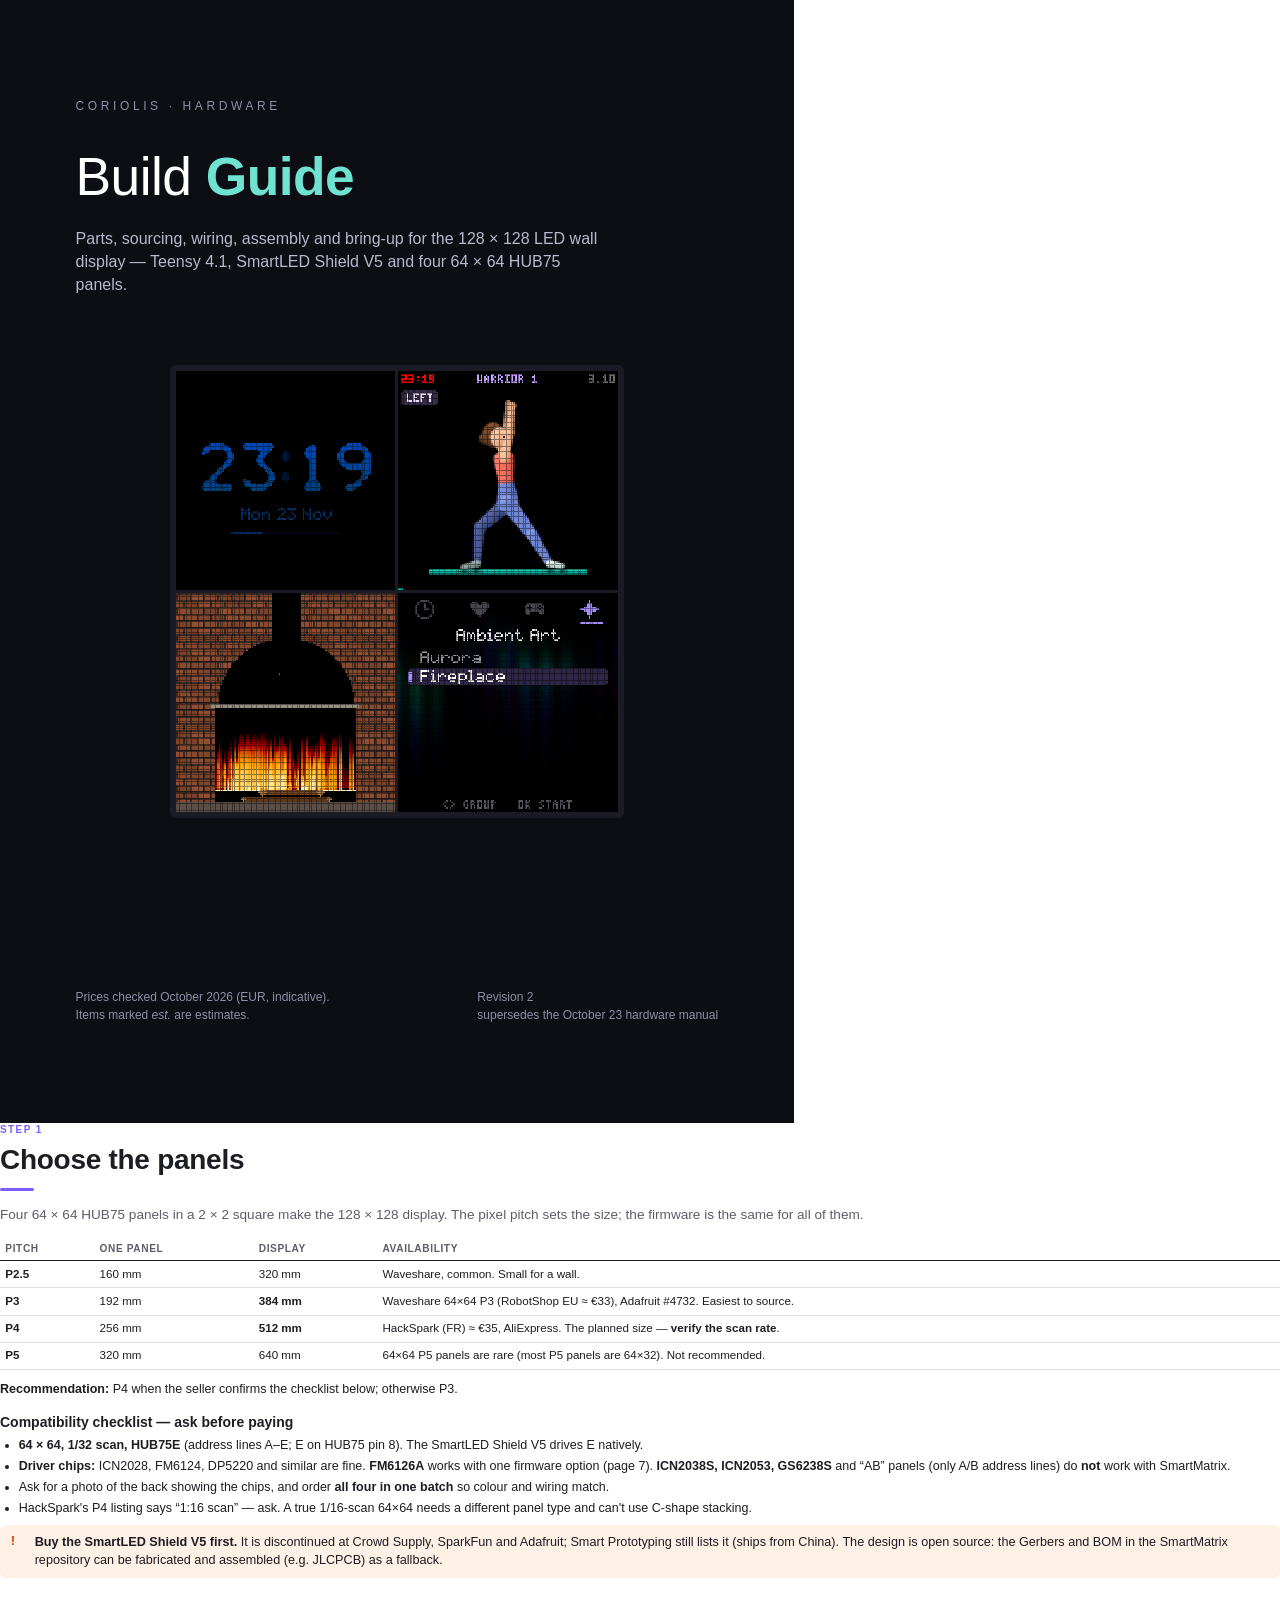
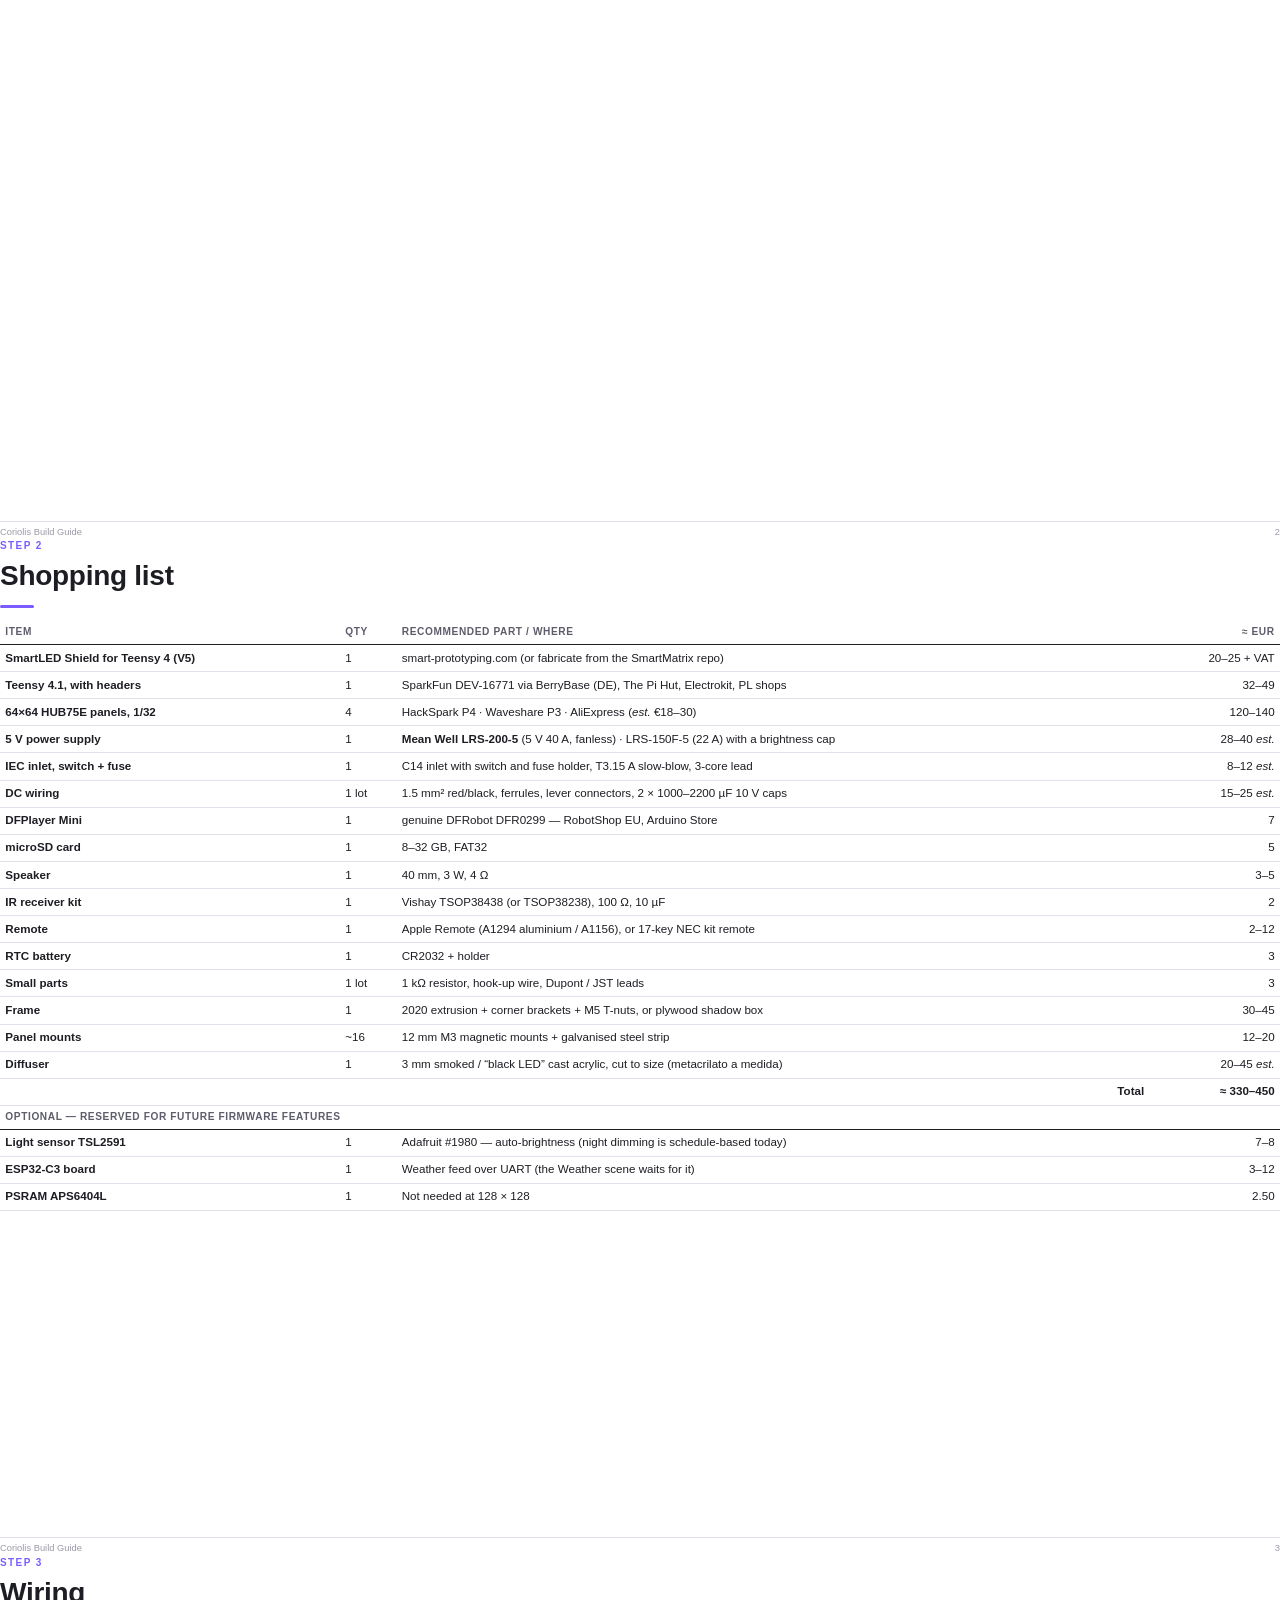
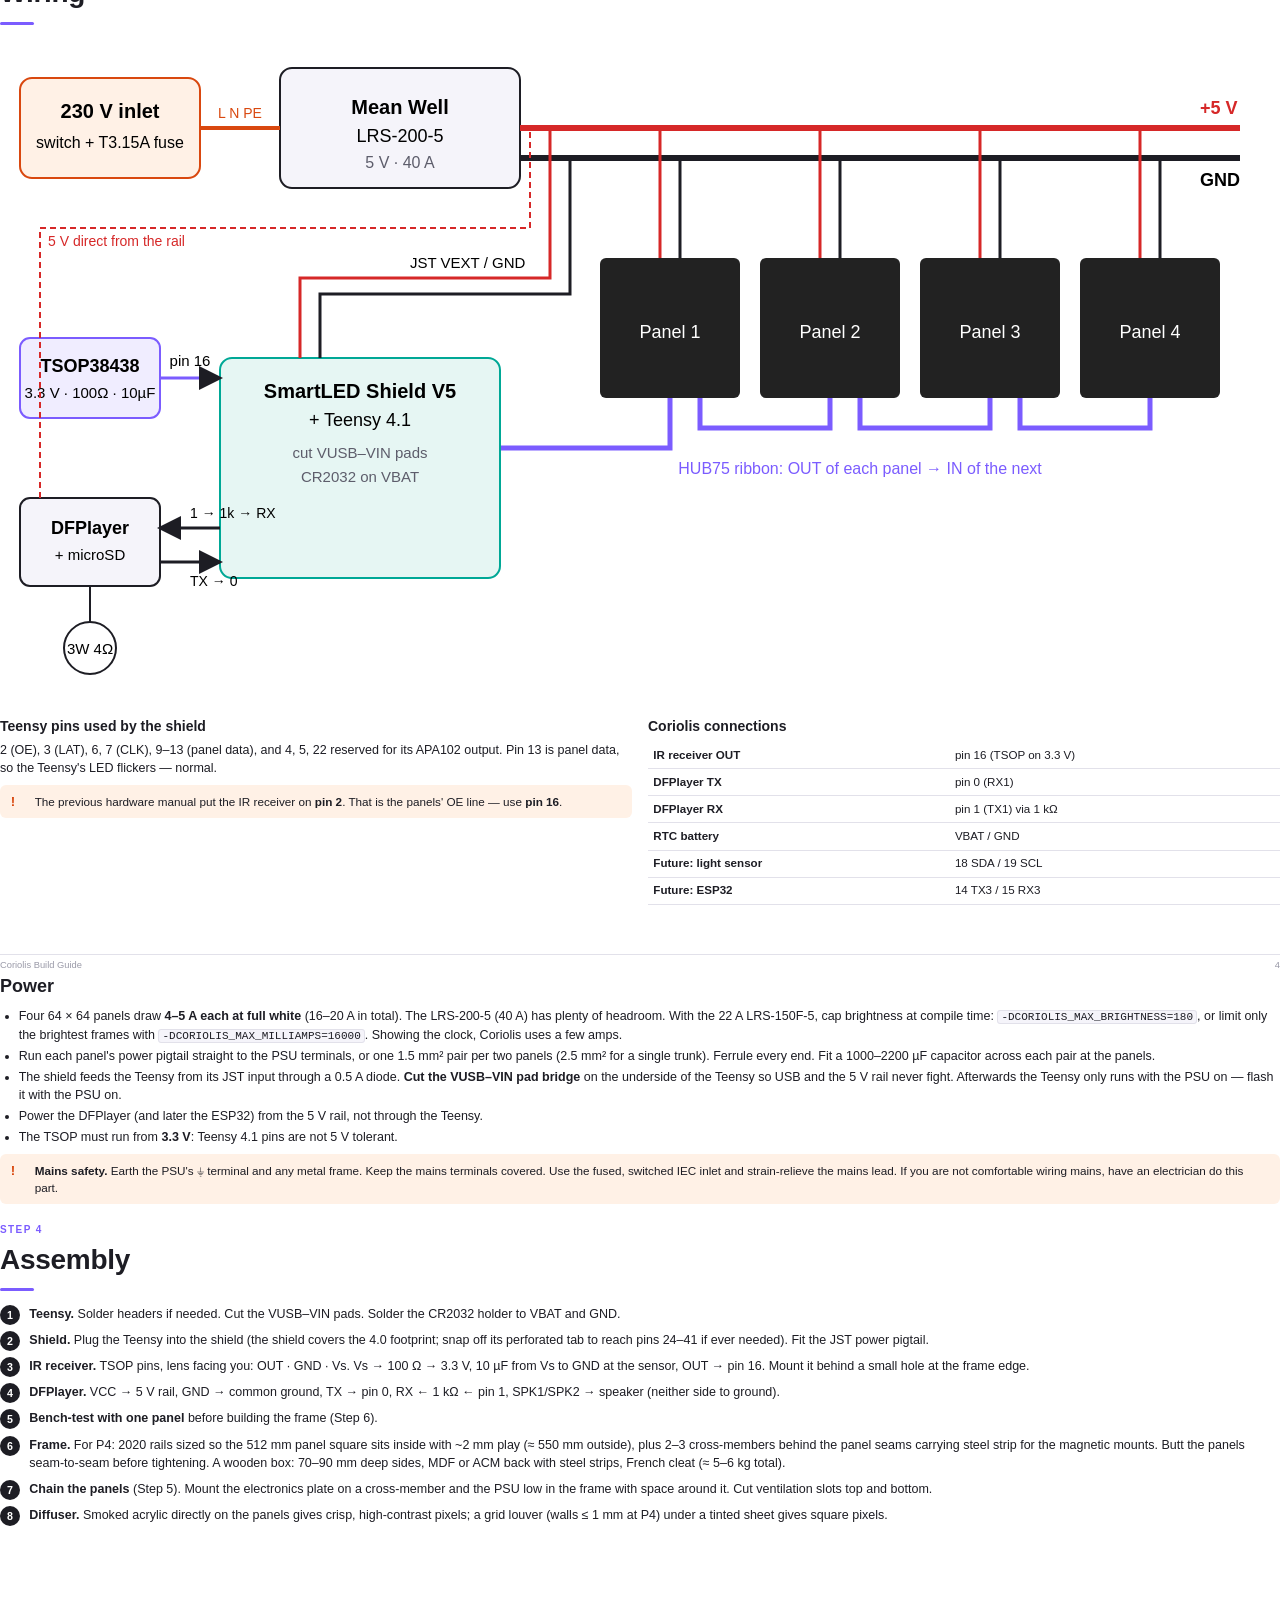
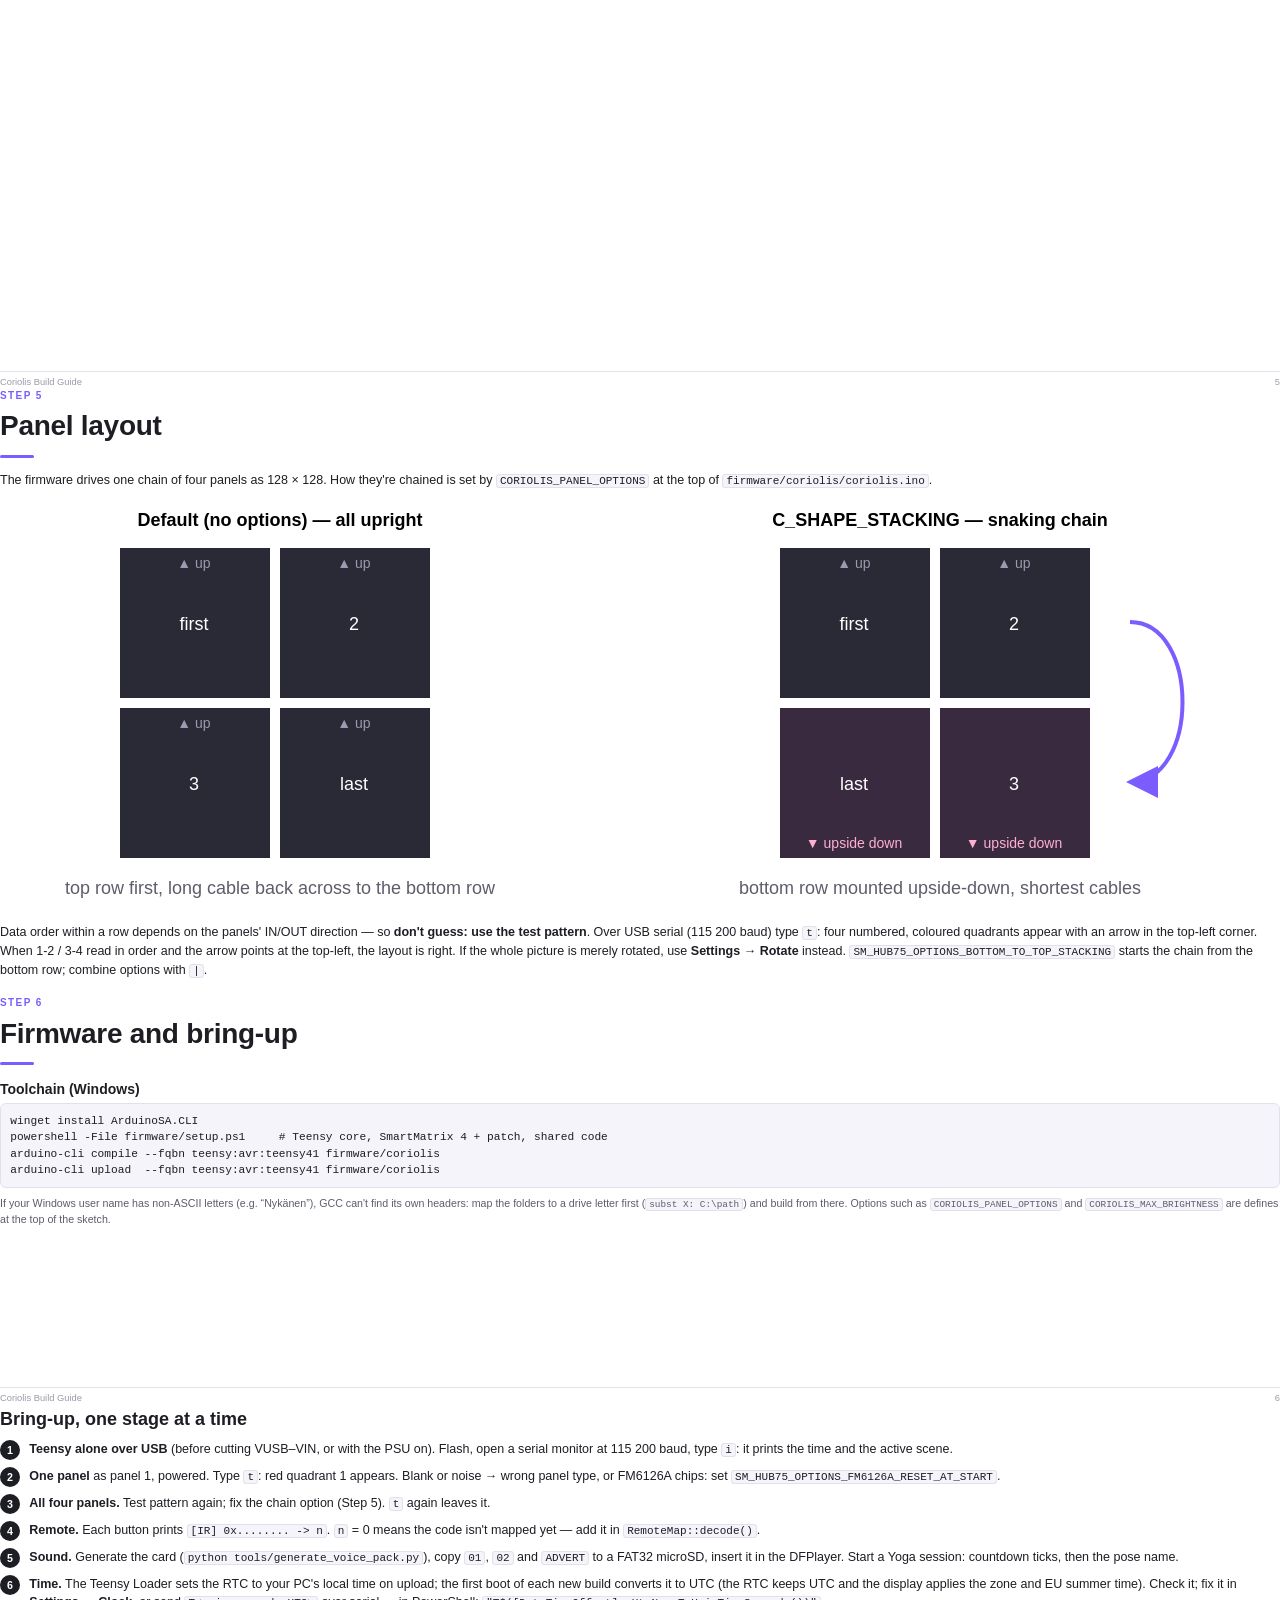
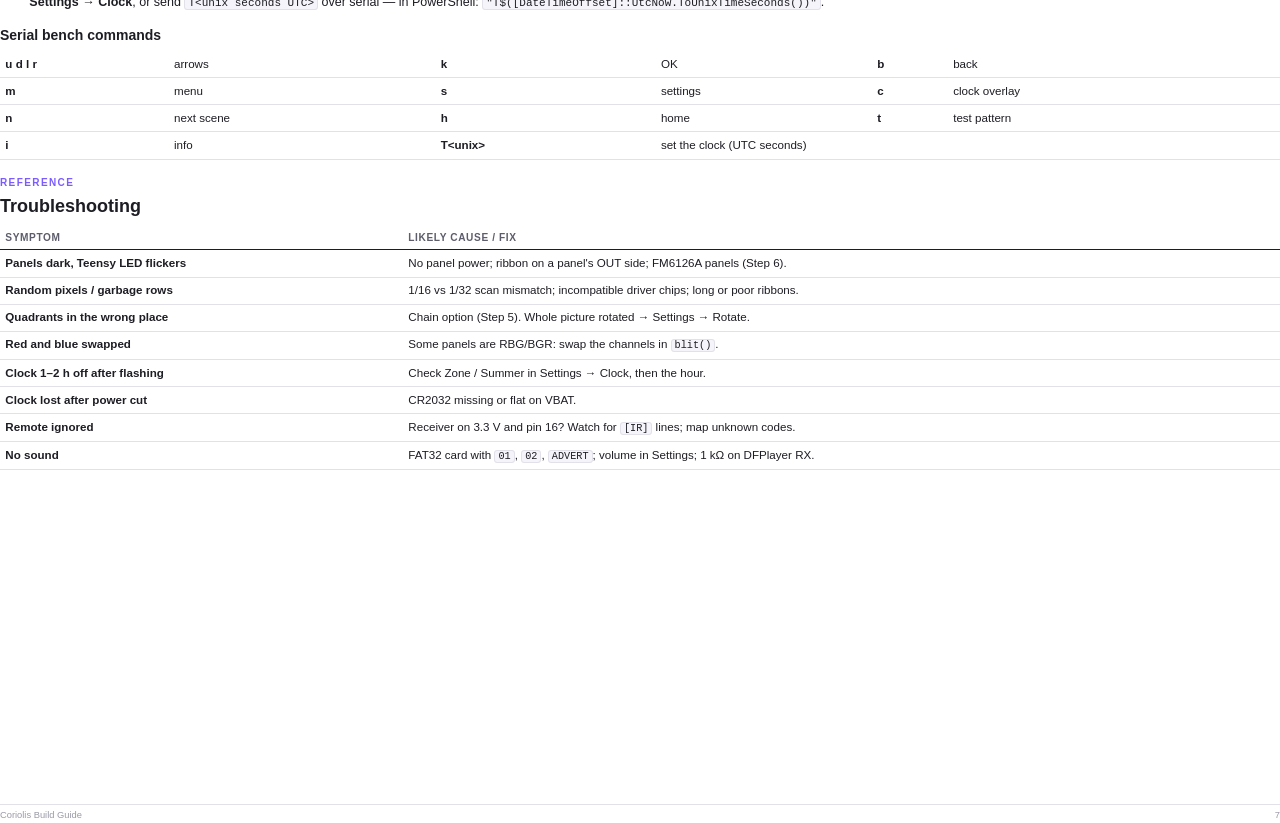
==== commit 61e50663: "Fix review findings in autosave, menu brightness, Pong pause and website" ====
--- a/docs/manual/build_guide.html
+++ b/docs/manual/build_guide.html
@@ -173,7 +173,7 @@
 <section class="page">
   <h2>Power</h2>
   <ul>
-    <li>Four 64 × 64 panels draw <b>4–5 A each at full white</b> (16–20 A in total). The LRS-200-5 (40 A) has plenty of headroom. With the 22 A LRS-150F-5, cap brightness at compile time: <code>-DCORIOLIS_MAX_BRIGHTNESS=180</code>. Showing the clock, Coriolis uses a few amps.</li>
+    <li>Four 64 × 64 panels draw <b>4–5 A each at full white</b> (16–20 A in total). The LRS-200-5 (40 A) has plenty of headroom. With the 22 A LRS-150F-5, cap brightness at compile time: <code>-DCORIOLIS_MAX_BRIGHTNESS=180</code>, or limit only the brightest frames with <code>-DCORIOLIS_MAX_MILLIAMPS=16000</code>. Showing the clock, Coriolis uses a few amps.</li>
     <li>Run each panel's power pigtail straight to the PSU terminals, or one 1.5 mm² pair per two panels (2.5 mm² for a single trunk). Ferrule every end. Fit a 1000–2200 µF capacitor across each pair at the panels.</li>
     <li>The shield feeds the Teensy from its JST input through a 0.5 A diode. <b>Cut the VUSB–VIN pad bridge</b> on the underside of the Teensy so USB and the 5 V rail never fight. Afterwards the Teensy only runs with the PSU on — flash it with the PSU on.</li>
     <li>Power the DFPlayer (and later the ESP32) from the 5 V rail, not through the Teensy.</li>
